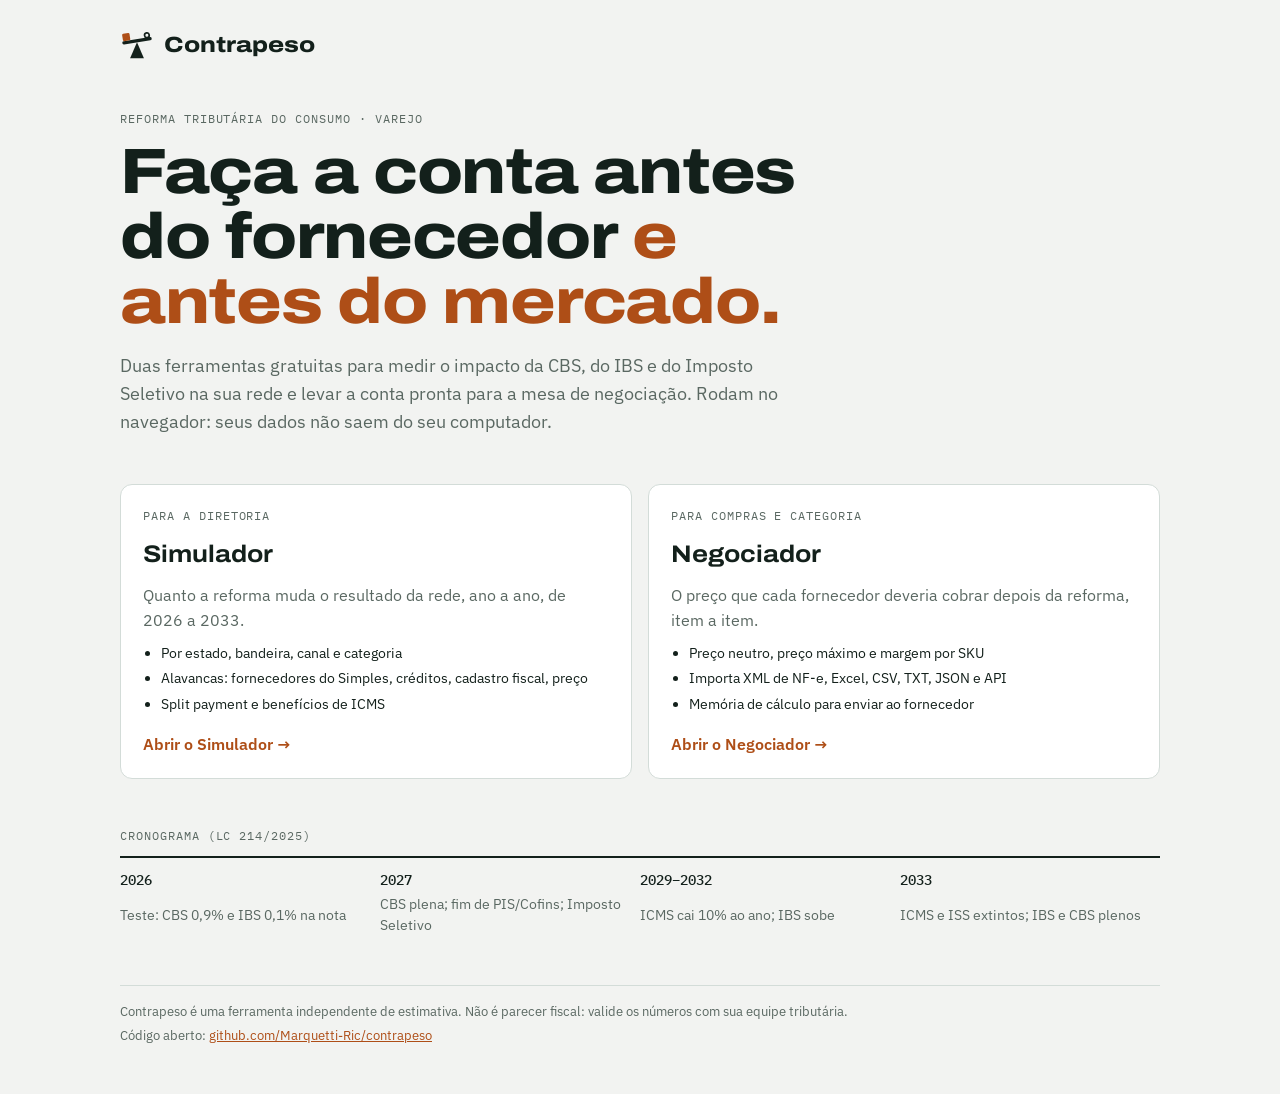
==== site/index.html @ b8271e91 "Contrapeso: simulador, negociador, página inicial e publicação automática no GitHub Pages Co-Authore" ====
<!doctype html>
<html lang="pt-BR">
<head>
<meta charset="utf-8">
<meta name="viewport" content="width=device-width,initial-scale=1,viewport-fit=cover">
<title>Contrapeso</title>
<meta name="description" content="Ferramentas gratuitas para o varejo medir e negociar o impacto da reforma tributária (CBS, IBS e Imposto Seletivo).">
<link rel="icon" href="favicon.svg" type="image/svg+xml">
<link rel="preconnect" href="https://fonts.googleapis.com">
<link rel="stylesheet" href="https://fonts.googleapis.com/css2?family=Archivo:wdth,wght@100..125,500..800&family=IBM+Plex+Mono:wght@400;500&family=IBM+Plex+Sans:wght@400;500;600&display=swap">
<style>
/* Layout: marca, tese em uma frase, duas ferramentas lado a lado, cronograma da reforma como faixa, rodapé. */
:root{color-scheme:light}body{margin:0;font:14px system-ui,sans-serif}img{max-width:100%}[hidden]{display:none!important}:root{padding-top:env(safe-area-inset-top,0px);padding-bottom:env(safe-area-inset-bottom,0px)}</style>
<title>Contrapeso Simulador</title>
<link rel="preconnect" href="https://fonts.googleapis.com">
<link rel="stylesheet" href="https://fonts.googleapis.com/css2?family=Archivo:wdth,wght@100..125,500..800&family=IBM+Plex+Mono:wght@400;500&family=IBM+Plex+Sans:wght@400;500;600&display=swap">
<style>
/* Layout: painel de alavancas fixo à esquerda + resultados à direita; parâmetros editáveis abaixo, em abas. */
:root{
  --bg:#F2F3F1; --surface:#FFFFFF; --sunk:#E9EEEC; --fg:#13201B; --muted:#5A6862; --line:#D3DCD8;
  --accent:#AE4E17; --accent-soft:#F6E5D9;
  --gain:#1B7C52; --gain-soft:#DCF0E5; --loss:#B4233A; --loss-soft:#F8DEE2; --warn:#9A6400; --warn-soft:#F6EBD3;
  --k1:#2943B0; --k2:#7B95E3; --k3:#C0692A; --k4:#1B7C52; --k5:#8656BF; --k6:#A88A1E; --k7:#77817C;
  --f-display:"Archivo","Arial",system-ui,sans-serif;
  --f-body:"IBM Plex Sans",system-ui,-apple-system,"Segoe UI",sans-serif;
  --f-mono:"IBM Plex Mono",ui-monospace,"SFMono-Regular",Menlo,monospace;
}
@media (prefers-color-scheme: dark){ :root:not([data-theme="light"]){
  --bg:#0E1412; --surface:#151D1A; --sunk:#1C2622; --fg:#E4EBE8; --muted:#93A29C; --line:#2A3631;
  --accent:#F0955E; --accent-soft:#3B2416;
  --gain:#5BC594; --gain-soft:#163426; --loss:#F27C8E; --loss-soft:#3B1820; --warn:#E3B04E; --warn-soft:#3A2D12;
  --k1:#93A6FF; --k2:#5269C4; --k3:#E59253; --k4:#5BC594; --k5:#B48CE8; --k6:#D6BB4E; --k7:#8E9994;
  color-scheme:dark }}
:root[data-theme="dark"]{
  --bg:#0E1412; --surface:#151D1A; --sunk:#1C2622; --fg:#E4EBE8; --muted:#93A29C; --line:#2A3631;
  --accent:#F0955E; --accent-soft:#3B2416;
  --gain:#5BC594; --gain-soft:#163426; --loss:#F27C8E; --loss-soft:#3B1820; --warn:#E3B04E; --warn-soft:#3A2D12;
  --k1:#93A6FF; --k2:#5269C4; --k3:#E59253; --k4:#5BC594; --k5:#B48CE8; --k6:#D6BB4E; --k7:#8E9994;
  color-scheme:dark }

*{box-sizing:border-box}
body{margin:0;background:var(--bg);color:var(--fg);font-family:var(--f-body);font-size:16px;line-height:1.55}
.wrap{max-width:1080px;margin:0 auto;padding-inline:20px;padding-block:28px 48px;display:grid;gap:48px}
.brand{display:inline-flex;align-items:center;gap:10px;color:var(--fg);text-decoration:none}
.brand .mark{width:34px;height:34px;color:var(--fg)}
.brand .word{font-family:var(--f-display);font-stretch:118%;font-weight:800;font-size:22px}
.eyebrow{font-family:var(--f-mono);font-size:12px;letter-spacing:.08em;text-transform:uppercase;color:var(--muted)}
h1{font-family:var(--f-display);font-stretch:115%;font-weight:800;font-size:clamp(34px,6vw,64px);line-height:1.02;letter-spacing:-.02em;margin:10px 0 0;text-wrap:balance;max-width:16ch}
h1 em{font-style:normal;color:var(--accent)}
.lede{font-size:18px;color:var(--muted);max-width:60ch;margin:18px 0 0}
.tools{display:grid;grid-template-columns:repeat(2,minmax(0,1fr));gap:16px}
@media (max-width:760px){.tools{grid-template-columns:minmax(0,1fr)}}
.tool{display:grid;gap:10px;align-content:start;background:var(--surface);border:1px solid var(--line);border-radius:12px;padding:22px;color:var(--fg);text-decoration:none;transition:border-color .15s}
.tool:hover{border-color:var(--accent)}
.tool:focus-visible{outline:2px solid var(--accent);outline-offset:3px}
.tool h2{font-family:var(--f-display);font-stretch:112%;font-size:24px;font-weight:700;margin:0}
.tool p{margin:0;color:var(--muted)}
.tool ul{margin:0;padding-left:18px;color:var(--fg);font-size:14px;display:grid;gap:4px}
.tool .go{font-weight:600;color:var(--accent);margin-top:6px}
.tl{display:grid;grid-template-columns:repeat(4,minmax(0,1fr));border-top:2px solid var(--fg)}
@media (max-width:760px){.tl{grid-template-columns:repeat(2,minmax(0,1fr))}}
.tl div{padding:12px 14px 0 0;display:grid;gap:2px}
.tl b{font-family:var(--f-mono);font-weight:500;font-size:14px}
.tl span{font-size:14px;color:var(--muted)}
footer{border-top:1px solid var(--line);padding-top:16px;font-size:13px;color:var(--muted);display:grid;gap:4px}
footer a{color:var(--accent)}
@media (prefers-reduced-motion:reduce){*{transition:none!important}}
</style>
</head>
<body>
<div class="wrap">
  <a class="brand" href="./"><svg class="mark" viewBox="0 0 32 32" aria-hidden="true"><g transform="rotate(-9 16 12)"><rect x="2" y="10.5" width="28" height="3" rx="1.5" fill="currentColor"/><rect x="3" y="3.5" width="7" height="7" rx="1.2" fill="var(--accent)"/><circle cx="26" cy="8.3" r="2.2" fill="none" stroke="currentColor" stroke-width="1.6"/></g><path d="M16 13.5 L22.5 28.5 H9.5 Z" fill="currentColor"/></svg><span class="word">Contrapeso</span></a>
  <section>
    <div class="eyebrow">Reforma tributária do consumo · varejo</div>
    <h1>Faça a conta antes do fornecedor <em>e antes do mercado.</em></h1>
    <p class="lede">Duas ferramentas gratuitas para medir o impacto da CBS, do IBS e do Imposto Seletivo na sua rede e levar a conta pronta para a mesa de negociação. Rodam no navegador: seus dados não saem do seu computador.</p>
  </section>
  <section class="tools" aria-label="Ferramentas">
    <a class="tool" href="simulador/">
      <div class="eyebrow">Para a diretoria</div>
      <h2>Simulador</h2>
      <p>Quanto a reforma muda o resultado da rede, ano a ano, de 2026 a 2033.</p>
      <ul><li>Por estado, bandeira, canal e categoria</li><li>Alavancas: fornecedores do Simples, créditos, cadastro fiscal, preço</li><li>Split payment e benefícios de ICMS</li></ul>
      <span class="go">Abrir o Simulador →</span>
    </a>
    <a class="tool" href="negociador/">
      <div class="eyebrow">Para compras e categoria</div>
      <h2>Negociador</h2>
      <p>O preço que cada fornecedor deveria cobrar depois da reforma, item a item.</p>
      <ul><li>Preço neutro, preço máximo e margem por SKU</li><li>Importa XML de NF-e, Excel, CSV, TXT, JSON e API</li><li>Memória de cálculo para enviar ao fornecedor</li></ul>
      <span class="go">Abrir o Negociador →</span>
    </a>
  </section>
  <section aria-label="Cronograma da reforma">
    <div class="eyebrow" style="margin-bottom:10px">Cronograma (LC 214/2025)</div>
    <div class="tl">
      <div><b>2026</b><span>Teste: CBS 0,9% e IBS 0,1% na nota</span></div>
      <div><b>2027</b><span>CBS plena; fim de PIS/Cofins; Imposto Seletivo</span></div>
      <div><b>2029–2032</b><span>ICMS cai 10% ao ano; IBS sobe</span></div>
      <div><b>2033</b><span>ICMS e ISS extintos; IBS e CBS plenos</span></div>
    </div>
  </section>
  <footer>
    <span>Contrapeso é uma ferramenta independente de estimativa. Não é parecer fiscal: valide os números com sua equipe tributária.</span>
    <span>Código aberto: <a href="https://github.com/Marquetti-Ric/contrapeso">github.com/Marquetti-Ric/contrapeso</a></span>
  </footer>
</div>
</body>
</html>
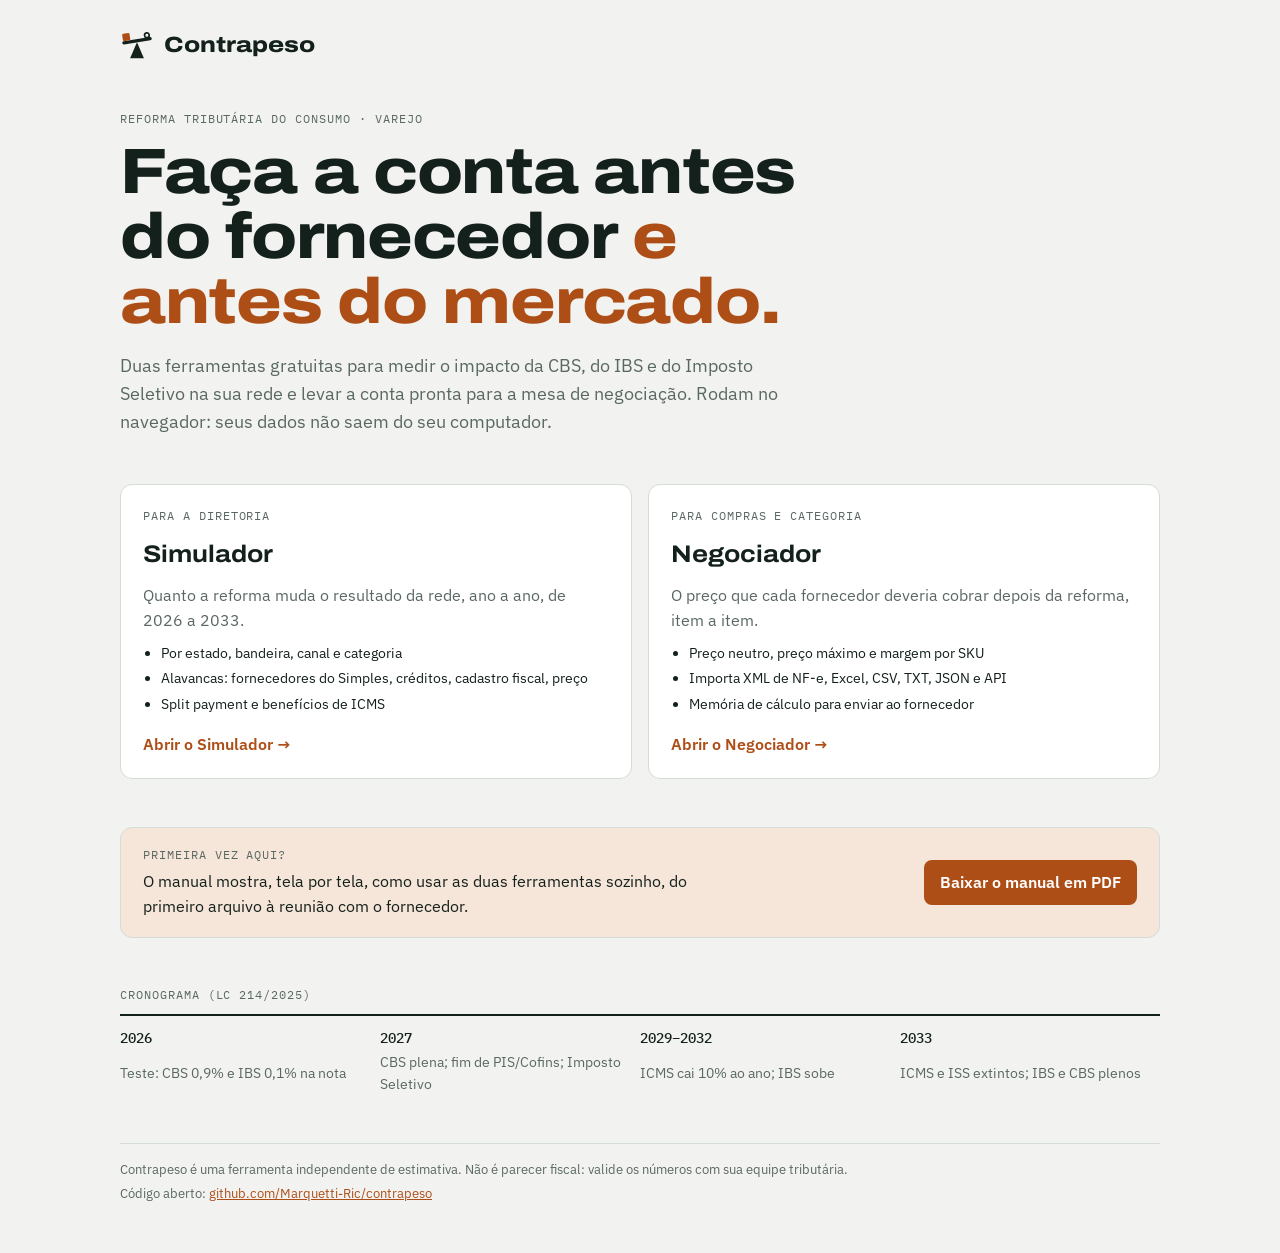
==== commit 34f13609: "Manual de uso em PDF com link na página inicial Co-Authored-By: Claude Opus 5.5 <noreply@anthropic.c" ====
--- a/site/index.html
+++ b/site/index.html
@@ -62,6 +62,10 @@
 .tl div{padding:12px 14px 0 0;display:grid;gap:2px}
 .tl b{font-family:var(--f-mono);font-weight:500;font-size:14px}
 .tl span{font-size:14px;color:var(--muted)}
+.manual{display:flex;flex-wrap:wrap;gap:12px 24px;align-items:center;justify-content:space-between;border:1px solid var(--line);border-radius:12px;padding:18px 22px;background:var(--accent-soft)}
+.manual p{margin:4px 0 0;max-width:60ch}
+.dl{font-weight:600;background:var(--accent);color:var(--surface);text-decoration:none;padding:10px 16px;border-radius:8px;white-space:nowrap}
+.dl:focus-visible{outline:2px solid var(--fg);outline-offset:2px}
 footer{border-top:1px solid var(--line);padding-top:16px;font-size:13px;color:var(--muted);display:grid;gap:4px}
 footer a{color:var(--accent)}
 @media (prefers-reduced-motion:reduce){*{transition:none!important}}
@@ -91,6 +95,10 @@
       <span class="go">Abrir o Negociador →</span>
     </a>
   </section>
+  <section class="manual" aria-label="Manual">
+    <div><div class="eyebrow">Primeira vez aqui?</div><p>O manual mostra, tela por tela, como usar as duas ferramentas sozinho, do primeiro arquivo à reunião com o fornecedor.</p></div>
+    <a class="dl" href="manual/contrapeso-manual.pdf">Baixar o manual em PDF</a>
+  </section>
   <section aria-label="Cronograma da reforma">
     <div class="eyebrow" style="margin-bottom:10px">Cronograma (LC 214/2025)</div>
     <div class="tl">
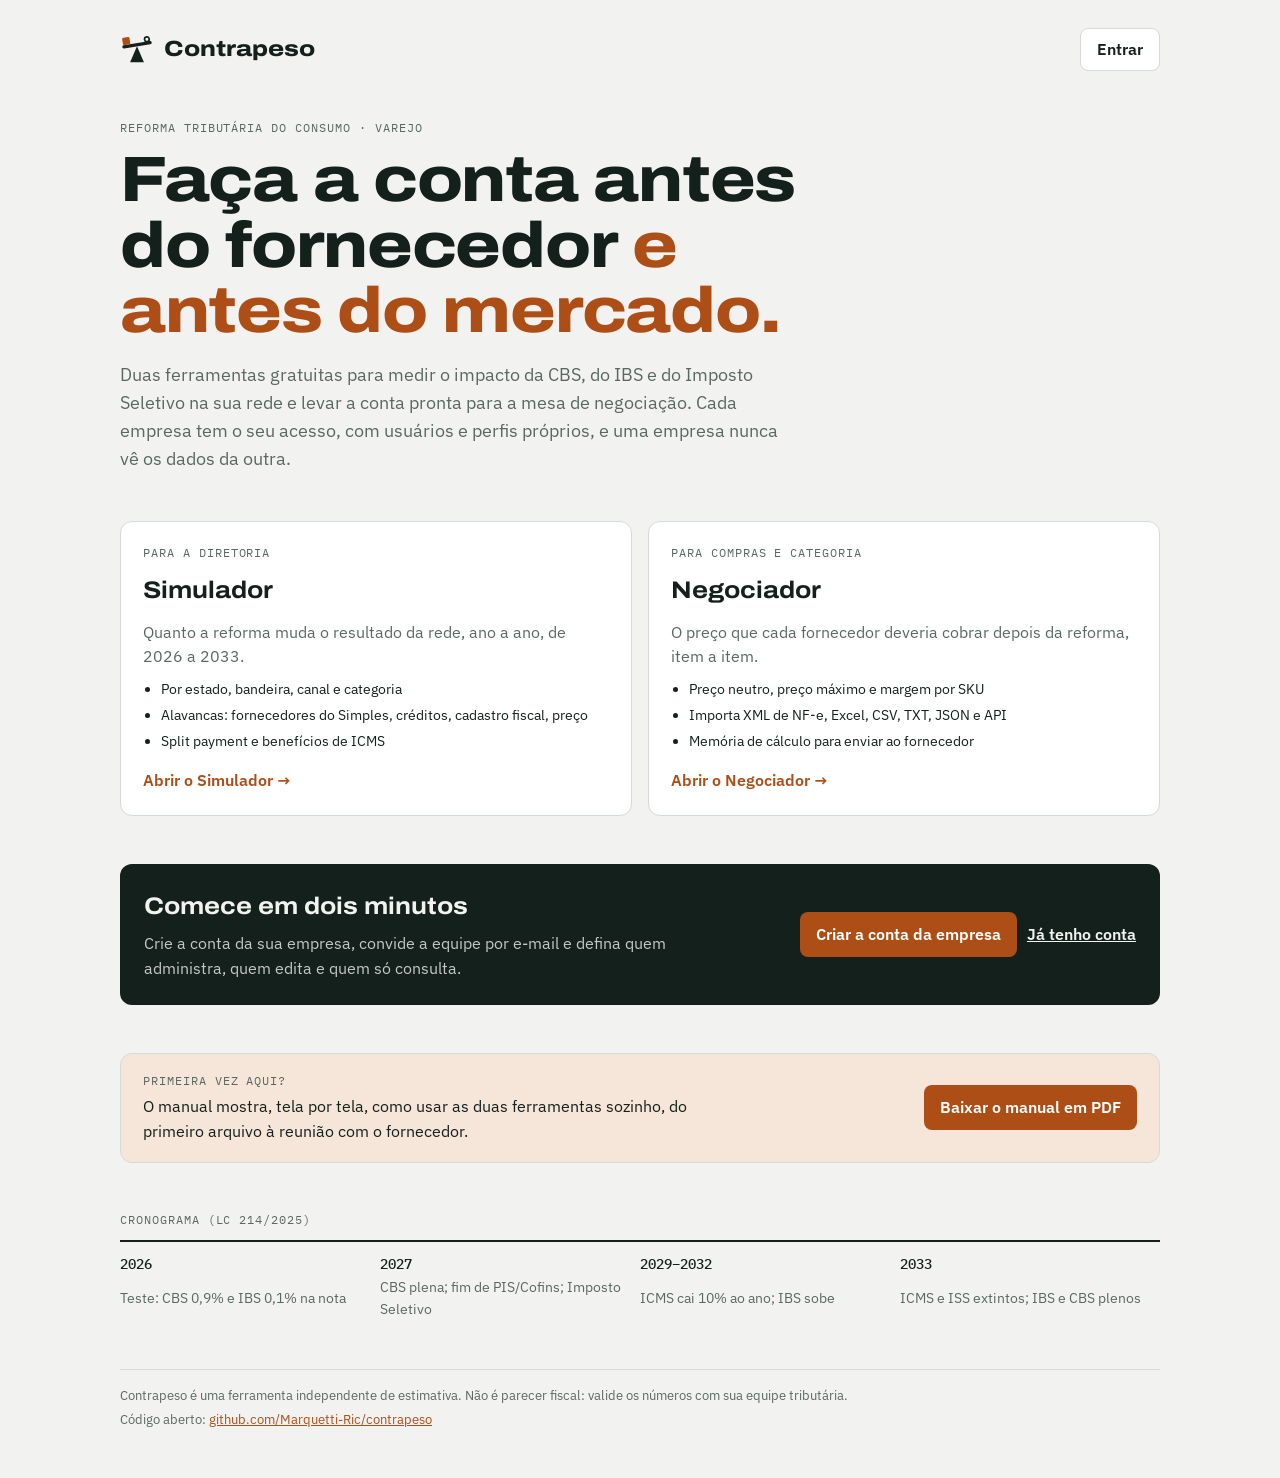
==== commit 10712c02: "Multiempresa: login, empresas, convites, perfis e usuário master - Banco com isolamento por empresa " ====
--- a/site/index.html
+++ b/site/index.html
@@ -10,12 +10,6 @@
 <link rel="stylesheet" href="https://fonts.googleapis.com/css2?family=Archivo:wdth,wght@100..125,500..800&family=IBM+Plex+Mono:wght@400;500&family=IBM+Plex+Sans:wght@400;500;600&display=swap">
 <style>
 /* Layout: marca, tese em uma frase, duas ferramentas lado a lado, cronograma da reforma como faixa, rodapé. */
-:root{color-scheme:light}body{margin:0;font:14px system-ui,sans-serif}img{max-width:100%}[hidden]{display:none!important}:root{padding-top:env(safe-area-inset-top,0px);padding-bottom:env(safe-area-inset-bottom,0px)}</style>
-<title>Contrapeso Simulador</title>
-<link rel="preconnect" href="https://fonts.googleapis.com">
-<link rel="stylesheet" href="https://fonts.googleapis.com/css2?family=Archivo:wdth,wght@100..125,500..800&family=IBM+Plex+Mono:wght@400;500&family=IBM+Plex+Sans:wght@400;500;600&display=swap">
-<style>
-/* Layout: painel de alavancas fixo à esquerda + resultados à direita; parâmetros editáveis abaixo, em abas. */
 :root{
   --bg:#F2F3F1; --surface:#FFFFFF; --sunk:#E9EEEC; --fg:#13201B; --muted:#5A6862; --line:#D3DCD8;
   --accent:#AE4E17; --accent-soft:#F6E5D9;
@@ -37,7 +31,6 @@
   --gain:#5BC594; --gain-soft:#163426; --loss:#F27C8E; --loss-soft:#3B1820; --warn:#E3B04E; --warn-soft:#3A2D12;
   --k1:#93A6FF; --k2:#5269C4; --k3:#E59253; --k4:#5BC594; --k5:#B48CE8; --k6:#D6BB4E; --k7:#8E9994;
   color-scheme:dark }
-
 *{box-sizing:border-box}
 body{margin:0;background:var(--bg);color:var(--fg);font-family:var(--f-body);font-size:16px;line-height:1.55}
 .wrap{max-width:1080px;margin:0 auto;padding-inline:20px;padding-block:28px 48px;display:grid;gap:48px}
@@ -66,6 +59,15 @@
 .manual p{margin:4px 0 0;max-width:60ch}
 .dl{font-weight:600;background:var(--accent);color:var(--surface);text-decoration:none;padding:10px 16px;border-radius:8px;white-space:nowrap}
 .dl:focus-visible{outline:2px solid var(--fg);outline-offset:2px}
+.topo{display:flex;justify-content:space-between;align-items:center;gap:12px}
+.entrar{font-weight:600;color:var(--fg);text-decoration:none;border:1px solid var(--line);border-radius:8px;padding:8px 16px;background:var(--surface)}
+.entrar:hover{border-color:var(--accent)}
+.cadastro{display:flex;flex-wrap:wrap;gap:16px 32px;align-items:center;justify-content:space-between;background:var(--fg);color:var(--bg);border-radius:12px;padding:24px}
+.cadastro h2{font-family:var(--f-display);font-stretch:112%;font-size:24px;margin:0}
+.cadastro p{margin:6px 0 0;max-width:56ch;opacity:.8}
+.acoes-l{display:flex;flex-wrap:wrap;gap:10px;align-items:center}
+.cadastro .sec{color:var(--bg);font-weight:600}
+.entrar:focus-visible,.cadastro a:focus-visible{outline:2px solid var(--accent);outline-offset:2px}
 footer{border-top:1px solid var(--line);padding-top:16px;font-size:13px;color:var(--muted);display:grid;gap:4px}
 footer a{color:var(--accent)}
 @media (prefers-reduced-motion:reduce){*{transition:none!important}}
@@ -73,11 +75,11 @@
 </head>
 <body>
 <div class="wrap">
-  <a class="brand" href="./"><svg class="mark" viewBox="0 0 32 32" aria-hidden="true"><g transform="rotate(-9 16 12)"><rect x="2" y="10.5" width="28" height="3" rx="1.5" fill="currentColor"/><rect x="3" y="3.5" width="7" height="7" rx="1.2" fill="var(--accent)"/><circle cx="26" cy="8.3" r="2.2" fill="none" stroke="currentColor" stroke-width="1.6"/></g><path d="M16 13.5 L22.5 28.5 H9.5 Z" fill="currentColor"/></svg><span class="word">Contrapeso</span></a>
+  <div class="topo"><a class="brand" href="./"><svg class="mark" viewBox="0 0 32 32" aria-hidden="true"><g transform="rotate(-9 16 12)"><rect x="2" y="10.5" width="28" height="3" rx="1.5" fill="currentColor"/><rect x="3" y="3.5" width="7" height="7" rx="1.2" fill="var(--accent)"/><circle cx="26" cy="8.3" r="2.2" fill="none" stroke="currentColor" stroke-width="1.6"/></g><path d="M16 13.5 L22.5 28.5 H9.5 Z" fill="currentColor"/></svg><span class="word">Contrapeso</span></a><a class="entrar" href="entrar/">Entrar</a></div>
   <section>
     <div class="eyebrow">Reforma tributária do consumo · varejo</div>
     <h1>Faça a conta antes do fornecedor <em>e antes do mercado.</em></h1>
-    <p class="lede">Duas ferramentas gratuitas para medir o impacto da CBS, do IBS e do Imposto Seletivo na sua rede e levar a conta pronta para a mesa de negociação. Rodam no navegador: seus dados não saem do seu computador.</p>
+    <p class="lede">Duas ferramentas gratuitas para medir o impacto da CBS, do IBS e do Imposto Seletivo na sua rede e levar a conta pronta para a mesa de negociação. Cada empresa tem o seu acesso, com usuários e perfis próprios, e uma empresa nunca vê os dados da outra.</p>
   </section>
   <section class="tools" aria-label="Ferramentas">
     <a class="tool" href="simulador/">
@@ -95,6 +97,7 @@
       <span class="go">Abrir o Negociador →</span>
     </a>
   </section>
+  <section class="cadastro" aria-label="Criar conta"><div><h2>Comece em dois minutos</h2><p>Crie a conta da sua empresa, convide a equipe por e-mail e defina quem administra, quem edita e quem só consulta.</p></div><div class="acoes-l"><a class="dl" href="entrar/?aba=criar">Criar a conta da empresa</a><a class="sec" href="entrar/">Já tenho conta</a></div></section>
   <section class="manual" aria-label="Manual">
     <div><div class="eyebrow">Primeira vez aqui?</div><p>O manual mostra, tela por tela, como usar as duas ferramentas sozinho, do primeiro arquivo à reunião com o fornecedor.</p></div>
     <a class="dl" href="manual/contrapeso-manual.pdf">Baixar o manual em PDF</a>
